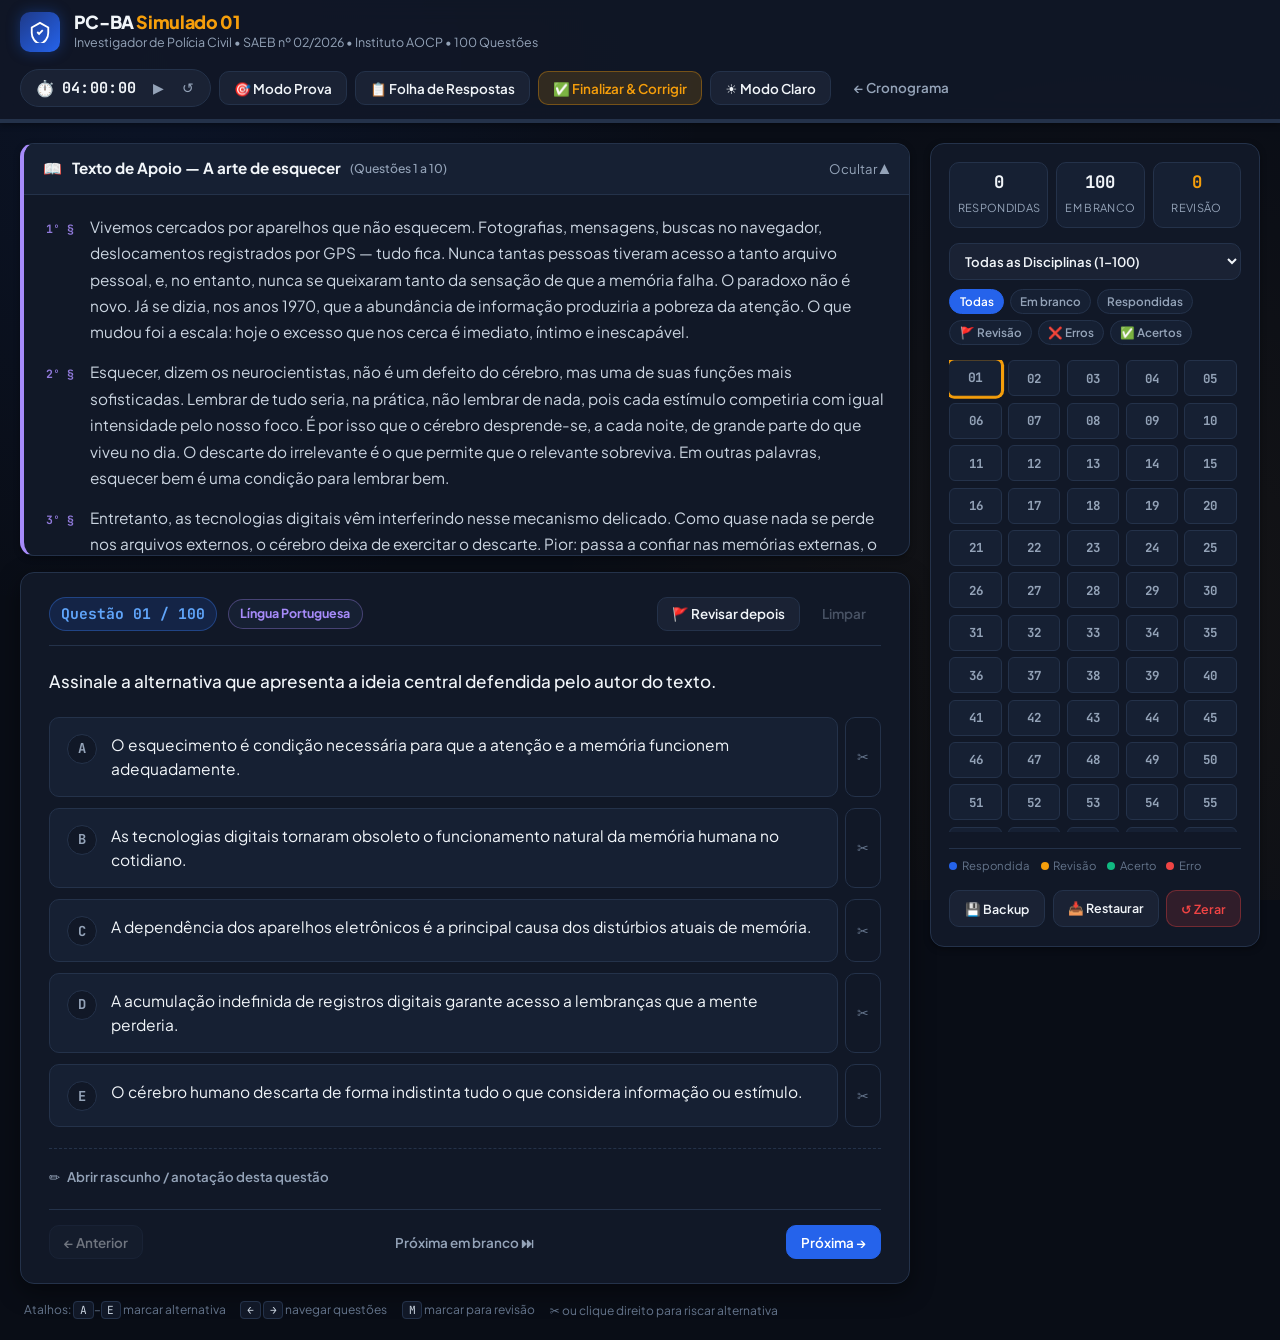
==== simulado-01/index.html @ 1ab945a1 "Adicionar ambiente interativo do Simulado 01 PC-BA com gabarito comentado" ====
<!DOCTYPE html>
<html lang="pt-BR">
<head>
  <meta charset="UTF-8">
  <meta name="viewport" content="width=device-width, initial-scale=1.0">
  <title>Simulado 01 — Investigador PC-BA | Ambiente de Prova</title>
  <link rel="preconnect" href="https://fonts.googleapis.com">
  <link rel="preconnect" href="https://fonts.gstatic.com" crossorigin>
  <link href="https://fonts.googleapis.com/css2?family=Plus+Jakarta+Sans:wght@400;500;600;700;800&family=JetBrains+Mono:wght@500;700&display=swap" rel="stylesheet">
  <link rel="stylesheet" href="simulado.css">
</head>
<body>
  <!-- Cabeçalho -->
  <header class="exam-header">
    <div class="header-inner">
      <div class="brand-group">
        <div class="badge-shield" aria-hidden="true">
          <svg viewBox="0 0 24 24" width="22" height="22" fill="none" stroke="currentColor" stroke-width="2">
            <path d="M12 2L3 7v6c0 5.55 3.84 10.74 9 12 5.16-1.26 9-6.45 9-12V7l-9-5z"/>
            <path d="M9 12l2 2 4-4"/>
          </svg>
        </div>
        <div>
          <h1>PC-BA <span>Simulado 01</span></h1>
          <p class="brand-sub">Investigador de Polícia Civil • SAEB nº 02/2026 • Instituto AOCP • 100 Questões</p>
        </div>
      </div>

      <div class="header-controls">
        <!-- Cronômetro 4h -->
        <div class="timer-widget" id="timerWidget" title="Tempo oficial da prova: 04h00min">
          <span>⏱️</span>
          <span class="timer-readout" id="timerDisplay">04:00:00</span>
          <button class="timer-btn" id="toggleTimerBtn" title="Iniciar / Pausar cronômetro">▶</button>
          <button class="timer-btn" id="resetTimerBtn" title="Reiniciar cronômetro">↺</button>
        </div>

        <button class="btn btn-secondary" id="studyModeBtn" title="No Modo Estudo, você pode conferir o gabarito comentado de cada questão logo após responder">
          🎯 Modo Prova
        </button>

        <button class="btn btn-secondary" id="openSheetBtn" title="Ver Folha de Respostas completa">
          📋 Folha de Respostas
        </button>

        <button class="btn btn-gold" id="openGabaritoBtn" title="Corrigir o simulado com o Gabarito Oficial Comentado">
          ✅ Finalizar &amp; Corrigir
        </button>

        <button class="btn btn-secondary" id="themeToggleBtn" title="Alternar entre Modo Escuro e Modo Papel Claro">
          ☀️ Modo Claro
        </button>

        <a class="btn btn-ghost" href="../index.html" title="Voltar ao Cronograma PC-BA">
          ← Cronograma
        </a>
      </div>
    </div>
    <div class="top-progress-track">
      <div class="top-progress-fill" id="topProgressBar"></div>
    </div>
  </header>

  <!-- Área Principal -->
  <main class="exam-layout">
    <!-- Banner de Resultado (aparece após correção com gabarito) -->
    <section class="graded-banner hidden" id="gradedBanner">
      <div class="graded-stats" id="gradedBannerStats"></div>
      <div style="display:flex; gap:0.5rem; flex-wrap:wrap;">
        <button class="btn btn-success" id="openReportBtn">📊 Ver Relatório por Disciplina</button>
        <button class="btn btn-secondary" id="filterErrorsQuickBtn">🎯 Revisar Erros</button>
        <button class="btn btn-danger" id="clearGradeBtn">Desfazer Correção</button>
      </div>
    </section>

    <!-- Coluna Esquerda: Texto de Apoio + Questão Atual -->
    <section class="question-stage">
      <!-- Texto de Apoio (Língua Portuguesa: Q1–Q10) -->
      <article class="support-text-card hidden" id="supportTextCard">
        <div class="support-text-header" id="supportTextToggle">
          <div class="support-text-title">
            <span>📖</span>
            <span id="supportTextTitle">Texto de Apoio — A arte de esquecer</span>
            <span style="font-size:0.76rem; color:var(--text-muted); font-weight:500;">(Questões 1 a 10)</span>
          </div>
          <span id="supportTextArrow" style="font-size:0.82rem; color:var(--text-muted);">Ocultar ▲</span>
        </div>
        <div class="support-text-body" id="supportTextBody"></div>
      </article>

      <!-- Cartão da Questão -->
      <article class="question-card" id="questionCard">
        <div class="q-meta-bar">
          <div class="q-meta-left">
            <span class="q-number-badge" id="qNumberBadge">Questão 01 / 100</span>
            <span class="discipline-badge" id="qDisciplineBadge">Língua Portuguesa</span>
            <span class="q-status-pill" id="qGradedStatus" style="display:none;"></span>
          </div>

          <div class="q-meta-actions">
            <button class="btn btn-secondary flag-btn" id="flagBtn" title="Marcar questão para revisão posterior (Tecla M)">
              🚩 Revisar depois
            </button>
            <button class="btn btn-ghost" id="clearAnswerBtn" title="Limpar alternativa marcada">
              Limpar
            </button>
          </div>
        </div>

        <div class="q-stem" id="qStem"></div>

        <div class="options-list" id="optionsList" role="radiogroup" aria-label="Alternativas da questão"></div>

        <!-- Gabarito Comentado (exibido após correção ou no Modo Estudo) -->
        <div class="explanation-card hidden" id="explanationCard">
          <div class="explanation-header">
            <span class="explanation-badge" id="explanationBadge">Gabarito: A</span>
            <span class="explanation-topic" id="explanationTopic"></span>
          </div>
          <p class="explanation-text" id="explanationText"></p>
        </div>

        <!-- Rascunho / Anotações -->
        <div class="notes-section">
          <button class="notes-toggle" id="notesToggleBtn">
            ✏️ <span id="notesToggleLabel">Abrir rascunho / anotação desta questão</span>
          </button>
          <textarea
            class="notes-area hidden"
            id="notesTextarea"
            placeholder="Use este espaço para cálculos, justificativas ou dúvidas sobre esta questão..."
          ></textarea>
        </div>

        <!-- Navegação Anterior / Próxima -->
        <div class="q-nav-bar">
          <button class="btn btn-secondary" id="prevBtn">← Anterior</button>

          <div class="q-nav-center">
            <button class="btn btn-ghost" id="nextUnansweredBtn" title="Ir para a próxima questão em branco">
              Próxima em branco ⏭
            </button>
          </div>

          <button class="btn btn-primary" id="nextBtn">Próxima →</button>
        </div>
      </article>

      <!-- Dica de Atalhos -->
      <div class="shortcuts-hint">
        <span>Atalhos: <kbd>A</kbd>–<kbd>E</kbd> marcar alternativa</span>
        <span><kbd>←</kbd> <kbd>→</kbd> navegar questões</span>
        <span><kbd>M</kbd> marcar para revisão</span>
        <span>✂️ ou clique direito para riscar alternativa</span>
      </div>
    </section>

    <!-- Coluna Direita: Mapa de Questões -->
    <aside class="exam-sidebar">
      <div class="sidebar-stats">
        <div class="stat-mini">
          <strong id="statAnswered">0</strong>
          <span>Respondidas</span>
        </div>
        <div class="stat-mini">
          <strong id="statBlank">100</strong>
          <span>Em branco</span>
        </div>
        <div class="stat-mini">
          <strong id="statFlagged" style="color:var(--accent-gold);">0</strong>
          <span>Revisão</span>
        </div>
      </div>

      <div class="sidebar-filters">
        <select class="discipline-select" id="disciplineFilter" aria-label="Filtrar por disciplina">
          <option value="all">Todas as Disciplinas (1–100)</option>
        </select>

        <div class="filter-pills" id="statusFilterPills">
          <button class="filter-pill active" data-filter="all">Todas</button>
          <button class="filter-pill" data-filter="unanswered">Em branco</button>
          <button class="filter-pill" data-filter="answered">Respondidas</button>
          <button class="filter-pill" data-filter="flagged">🚩 Revisão</button>
          <button class="filter-pill hidden" data-filter="wrong" id="pillWrong">❌ Erros</button>
          <button class="filter-pill hidden" data-filter="correct" id="pillCorrect">✅ Acertos</button>
        </div>
      </div>

      <div class="q-grid-wrap">
        <div class="q-grid" id="questionGrid"></div>
      </div>

      <div class="sidebar-legend">
        <span class="legend-item"><i class="dot dot-answered"></i> Respondida</span>
        <span class="legend-item"><i class="dot dot-flagged"></i> Revisão</span>
        <span class="legend-item"><i class="dot dot-correct"></i> Acerto</span>
        <span class="legend-item"><i class="dot dot-wrong"></i> Erro</span>
      </div>

      <div style="display:flex; gap:0.45rem; flex-wrap:wrap;">
        <button class="btn btn-secondary" style="flex:1; font-size:0.78rem;" id="exportBackupBtn">💾 Backup</button>
        <label class="btn btn-secondary" style="flex:1; font-size:0.78rem; cursor:pointer;">
          📥 Restaurar
          <input type="file" id="importBackupInput" accept=".json" style="display:none;">
        </label>
        <button class="btn btn-danger" style="font-size:0.78rem;" id="resetAllBtn" title="Apagar todas as respostas e reiniciar o simulado">
          ↺ Zerar
        </button>
      </div>
    </aside>
  </main>

  <!-- Modal: Folha de Respostas -->
  <div class="modal-overlay hidden" id="sheetModal">
    <div class="modal-card wide">
      <div class="modal-header">
        <h2>📋 Folha de Respostas — Simulado 01 (1 a 100)</h2>
        <button class="modal-close" data-close="sheetModal">&times;</button>
      </div>
      <div class="modal-body">
        <p style="font-size:0.86rem; color:var(--text-muted);">
          Clique em qualquer linha para ir diretamente à questão correspondente.
        </p>
        <div class="bubble-sheet" id="bubbleSheetContainer"></div>
      </div>
      <div class="modal-footer">
        <button class="btn btn-secondary" id="copyAnswersBtn">📄 Copiar Minhas Respostas</button>
        <button class="btn btn-primary" data-close="sheetModal">Fechar</button>
      </div>
    </div>
  </div>

  <!-- Modal: Confirmar Correção / Gabarito Oficial -->
  <div class="modal-overlay hidden" id="gabaritoModal">
    <div class="modal-card">
      <div class="modal-header">
        <h2>✅ Corrigir Simulado — Gabarito Oficial Comentado</h2>
        <button class="modal-close" data-close="gabaritoModal">&times;</button>
      </div>
      <div class="modal-body">
        <div class="info-callout" id="gabaritoSummaryInfo">
          <strong>Gabarito Oficial Comentado (100 questões) já carregado!</strong><br>
          Clique em <em>Corrigir Simulado Agora</em> para ver sua nota geral, aproveitamento por disciplina e o comentário oficial de todas as questões.
        </div>

        <details class="advanced-gabarito">
          <summary>Editar ou colar outro gabarito manualmente (opcional)</summary>
          <textarea
            class="gabarito-textarea"
            id="gabaritoInput"
            style="margin-top:0.65rem;"
            placeholder="Ex.: 1-A, 2-C, 3-E, 4-B, 5-D..."
          ></textarea>
          <div id="gabaritoParseStatus" style="font-size:0.82rem; color:var(--text-muted); margin-top:0.35rem;"></div>
        </details>
      </div>
      <div class="modal-footer">
        <button class="btn btn-secondary" data-close="gabaritoModal">Voltar à Prova</button>
        <button class="btn btn-success" id="applyGabaritoBtn">✅ Corrigir Simulado Agora</button>
      </div>
    </div>
  </div>

  <!-- Modal: Relatório de Desempenho -->
  <div class="modal-overlay hidden" id="reportModal">
    <div class="modal-card wide">
      <div class="modal-header">
        <h2>📊 Relatório de Desempenho — Simulado 01 PC-BA</h2>
        <button class="modal-close" data-close="reportModal">&times;</button>
      </div>
      <div class="modal-body">
        <div class="report-summary-grid" id="reportSummaryGrid"></div>
        <h3 style="font-size:0.96rem; margin-top:0.4rem;">Aproveitamento por Disciplina</h3>
        <div class="discipline-report-list" id="disciplineReportList"></div>
      </div>
      <div class="modal-footer">
        <button class="btn btn-secondary" id="copyReportBtn">📋 Copiar Resumo</button>
        <button class="btn btn-primary" data-close="reportModal">Fechar</button>
      </div>
    </div>
  </div>

  <!-- Toast -->
  <div class="toast" id="toast"></div>

  <script src="questions.js"></script>
  <script src="gabarito.js"></script>
  <script src="simulado.js"></script>
</body>
</html>
---- simulado-01/simulado.css ----
/* ==========================================================================
   PC-BA Simulado 01 — Ambiente de Resolução Questão por Questão
   Tema Tático Escuro + Modo Papel Claro opcional
   ========================================================================== */

:root {
  --bg-main: #090d16;
  --bg-surface: #111827;
  --bg-elevated: #162033;
  --bg-input: #1a2234;
  --border-color: #24324a;
  --border-highlight: #3b82f6;

  --primary: #2563eb;
  --primary-hover: #1d4ed8;
  --primary-soft: rgba(37, 99, 235, 0.16);
  --primary-glow: rgba(37, 99, 235, 0.28);

  --accent-gold: #f59e0b;
  --accent-gold-soft: rgba(245, 158, 11, 0.15);

  --success: #10b981;
  --success-soft: rgba(16, 185, 129, 0.14);

  --danger: #ef4444;
  --danger-soft: rgba(239, 68, 68, 0.14);

  --text-main: #f1f5f9;
  --text-secondary: #cbd5e1;
  --text-muted: #94a3b8;
  --text-dim: #64748b;

  --radius-sm: 6px;
  --radius-md: 10px;
  --radius-lg: 14px;
  --radius-full: 9999px;

  --shadow-sm: 0 2px 6px rgba(0, 0, 0, 0.35);
  --shadow-md: 0 8px 24px rgba(0, 0, 0, 0.45);
  --transition: all 0.18s cubic-bezier(0.4, 0, 0.2, 1);
}

body.light-theme {
  --bg-main: #f1f5f9;
  --bg-surface: #ffffff;
  --bg-elevated: #f8fafc;
  --bg-input: #f1f5f9;
  --border-color: #cbd5e1;
  --border-highlight: #2563eb;

  --primary: #1d4ed8;
  --primary-hover: #1e40af;
  --primary-soft: rgba(29, 78, 216, 0.1);
  --primary-glow: rgba(29, 78, 216, 0.18);

  --accent-gold: #d97706;
  --accent-gold-soft: rgba(217, 119, 6, 0.12);

  --success: #059669;
  --success-soft: rgba(5, 150, 105, 0.12);

  --danger: #dc2626;
  --danger-soft: rgba(220, 38, 38, 0.11);

  --text-main: #0f172a;
  --text-secondary: #334155;
  --text-muted: #475569;
  --text-dim: #64748b;

  --shadow-sm: 0 1px 3px rgba(15, 23, 42, 0.08);
  --shadow-md: 0 6px 20px rgba(15, 23, 42, 0.12);
}

* {
  box-sizing: border-box;
  margin: 0;
  padding: 0;
}

body {
  font-family: 'Plus Jakarta Sans', system-ui, -apple-system, sans-serif;
  background-color: var(--bg-main);
  color: var(--text-main);
  line-height: 1.6;
  min-height: 100vh;
  display: flex;
  flex-direction: column;
  background-image:
    radial-gradient(circle at 12% 8%, rgba(37, 99, 235, 0.08) 0%, transparent 40%),
    radial-gradient(circle at 88% 70%, rgba(245, 158, 11, 0.05) 0%, transparent 45%);
  background-attachment: fixed;
}

body.light-theme {
  background-image: none;
}

/* ==========================================================================
   Header
   ========================================================================== */
.exam-header {
  background: rgba(17, 24, 39, 0.9);
  backdrop-filter: blur(12px);
  border-bottom: 1px solid var(--border-color);
  position: sticky;
  top: 0;
  z-index: 100;
  box-shadow: var(--shadow-sm);
}

body.light-theme .exam-header {
  background: rgba(255, 255, 255, 0.94);
}

.header-inner {
  max-width: 1440px;
  margin: 0 auto;
  padding: 0.7rem 1.25rem;
  display: flex;
  align-items: center;
  justify-content: space-between;
  gap: 1rem;
  flex-wrap: wrap;
}

.brand-group {
  display: flex;
  align-items: center;
  gap: 0.85rem;
}

.badge-shield {
  width: 40px;
  height: 40px;
  border-radius: var(--radius-md);
  background: linear-gradient(135deg, #1e3a8a, #2563eb);
  color: #ffffff;
  display: flex;
  align-items: center;
  justify-content: center;
  flex-shrink: 0;
  box-shadow: 0 0 14px rgba(37, 99, 235, 0.35);
}

.brand-group h1 {
  font-size: 1.12rem;
  font-weight: 800;
  letter-spacing: -0.02em;
  line-height: 1.2;
}

.brand-group h1 span {
  color: var(--accent-gold);
}

.brand-sub {
  font-size: 0.78rem;
  color: var(--text-muted);
}

.header-controls {
  display: flex;
  align-items: center;
  gap: 0.5rem;
  flex-wrap: wrap;
}

/* Timer Pill */
.timer-widget {
  display: flex;
  align-items: center;
  gap: 0.45rem;
  background: var(--bg-input);
  border: 1px solid var(--border-color);
  border-radius: var(--radius-full);
  padding: 0.32rem 0.65rem 0.32rem 0.85rem;
}

.timer-widget.warning {
  border-color: var(--accent-gold);
  background: var(--accent-gold-soft);
}

.timer-widget.danger {
  border-color: var(--danger);
  background: var(--danger-soft);
}

.timer-readout {
  font-family: 'JetBrains Mono', monospace;
  font-size: 0.95rem;
  font-weight: 700;
  letter-spacing: 0.02em;
  min-width: 78px;
}

.timer-btn {
  background: transparent;
  border: none;
  color: var(--text-muted);
  cursor: pointer;
  padding: 0.2rem 0.35rem;
  border-radius: var(--radius-sm);
  font-size: 0.85rem;
  transition: var(--transition);
}

.timer-btn:hover {
  color: var(--text-main);
  background: rgba(255, 255, 255, 0.08);
}

/* Buttons */
.btn {
  display: inline-flex;
  align-items: center;
  justify-content: center;
  gap: 0.42rem;
  font-family: inherit;
  font-size: 0.84rem;
  font-weight: 600;
  padding: 0.48rem 0.88rem;
  border-radius: var(--radius-md);
  border: 1px solid transparent;
  cursor: pointer;
  transition: var(--transition);
  text-decoration: none;
  white-space: nowrap;
}

.btn-primary {
  background: var(--primary);
  color: #ffffff;
  border-color: var(--primary);
}

.btn-primary:hover {
  background: var(--primary-hover);
  box-shadow: 0 0 14px var(--primary-glow);
}

.btn-secondary {
  background: var(--bg-input);
  color: var(--text-main);
  border-color: var(--border-color);
}

.btn-secondary:hover {
  border-color: var(--border-highlight);
  background: var(--bg-elevated);
}

.btn-gold {
  background: var(--accent-gold-soft);
  color: var(--accent-gold);
  border-color: rgba(245, 158, 11, 0.35);
}

.btn-gold:hover {
  background: rgba(245, 158, 11, 0.24);
}

.btn-success {
  background: var(--success);
  color: #ffffff;
}

.btn-success:hover {
  filter: brightness(1.08);
}

.btn-danger {
  background: var(--danger-soft);
  color: var(--danger);
  border-color: rgba(239, 68, 68, 0.35);
}

.btn-danger:hover {
  background: rgba(239, 68, 68, 0.24);
}

.btn-ghost {
  background: transparent;
  color: var(--text-muted);
  border-color: transparent;
}

.btn-ghost:hover {
  color: var(--text-main);
  background: var(--bg-input);
}

.btn:disabled {
  opacity: 0.42;
  cursor: not-allowed;
  pointer-events: none;
}

/* Progress Thin Bar */
.top-progress-track {
  height: 3px;
  width: 100%;
  background: var(--border-color);
}

.top-progress-fill {
  height: 100%;
  background: linear-gradient(90deg, var(--primary), var(--accent-gold));
  width: 0%;
  transition: width 0.3s ease;
}

/* ==========================================================================
   Main Workspace Grid
   ========================================================================== */
.exam-layout {
  max-width: 1440px;
  width: 100%;
  margin: 0 auto;
  padding: 1.25rem;
  display: grid;
  grid-template-columns: minmax(0, 1fr) 330px;
  gap: 1.25rem;
  flex: 1;
  align-items: start;
}

/* Graded Summary Banner */
.graded-banner {
  grid-column: 1 / -1;
  background: linear-gradient(135deg, rgba(16, 185, 129, 0.14), rgba(37, 99, 235, 0.14));
  border: 1px solid rgba(16, 185, 129, 0.38);
  border-radius: var(--radius-lg);
  padding: 0.9rem 1.25rem;
  display: flex;
  align-items: center;
  justify-content: space-between;
  gap: 1rem;
  flex-wrap: wrap;
}

.graded-banner.hidden {
  display: none;
}

.graded-stats {
  display: flex;
  align-items: center;
  gap: 1.4rem;
  flex-wrap: wrap;
}

.graded-pill {
  display: flex;
  flex-direction: column;
}

.graded-pill strong {
  font-size: 1.25rem;
  font-family: 'JetBrains Mono', monospace;
  line-height: 1.1;
}

.graded-pill span {
  font-size: 0.74rem;
  color: var(--text-muted);
  text-transform: uppercase;
  letter-spacing: 0.04em;
}

/* ==========================================================================
   Question Stage (Left Column)
   ========================================================================== */
.question-stage {
  display: flex;
  flex-direction: column;
  gap: 1rem;
  min-width: 0;
}

/* Support Text Accordion/Panel for Português */
.support-text-card {
  background: var(--bg-surface);
  border: 1px solid var(--border-color);
  border-left: 4px solid #a78bfa;
  border-radius: var(--radius-lg);
  overflow: hidden;
  box-shadow: var(--shadow-sm);
}

.support-text-card.hidden {
  display: none;
}

.support-text-header {
  display: flex;
  align-items: center;
  justify-content: space-between;
  padding: 0.8rem 1.2rem;
  background: var(--bg-elevated);
  border-bottom: 1px solid var(--border-color);
  cursor: pointer;
  user-select: none;
}

.support-text-title {
  display: flex;
  align-items: center;
  gap: 0.6rem;
  font-weight: 700;
  font-size: 0.95rem;
}

.support-text-body {
  padding: 1.2rem 1.4rem;
  max-height: 360px;
  overflow-y: auto;
  display: flex;
  flex-direction: column;
  gap: 0.85rem;
  font-size: 0.96rem;
  line-height: 1.72;
  color: var(--text-secondary);
}

.support-text-body.collapsed {
  display: none;
}

.support-paragraph {
  display: grid;
  grid-template-columns: 34px 1fr;
  gap: 0.6rem;
  align-items: baseline;
}

.para-num {
  font-family: 'JetBrains Mono', monospace;
  font-size: 0.72rem;
  color: #a78bfa;
  font-weight: 700;
  opacity: 0.85;
  user-select: none;
}

.support-source {
  text-align: right;
  font-size: 0.8rem;
  font-style: italic;
  color: var(--text-dim);
  margin-top: 0.25rem;
}

/* Main Question Card */
.question-card {
  background: var(--bg-surface);
  border: 1px solid var(--border-color);
  border-radius: var(--radius-lg);
  padding: 1.5rem 1.75rem;
  box-shadow: var(--shadow-md);
  display: flex;
  flex-direction: column;
  gap: 1.3rem;
}

.q-meta-bar {
  display: flex;
  align-items: center;
  justify-content: space-between;
  gap: 0.8rem;
  flex-wrap: wrap;
  padding-bottom: 0.9rem;
  border-bottom: 1px solid var(--border-color);
}

.q-meta-left {
  display: flex;
  align-items: center;
  gap: 0.65rem;
  flex-wrap: wrap;
}

.q-number-badge {
  font-family: 'JetBrains Mono', monospace;
  font-size: 0.92rem;
  font-weight: 700;
  background: var(--primary-soft);
  color: #60a5fa;
  border: 1px solid rgba(59, 130, 246, 0.35);
  padding: 0.25rem 0.7rem;
  border-radius: var(--radius-full);
}

body.light-theme .q-number-badge {
  color: var(--primary);
}

.discipline-badge {
  font-size: 0.78rem;
  font-weight: 700;
  padding: 0.25rem 0.72rem;
  border-radius: var(--radius-full);
  background: var(--bg-elevated);
  border: 1px solid var(--border-color);
  color: var(--text-secondary);
}

.q-status-pill {
  font-size: 0.74rem;
  font-weight: 700;
  padding: 0.22rem 0.62rem;
  border-radius: var(--radius-full);
  display: inline-flex;
  align-items: center;
  gap: 0.3rem;
}

.q-status-pill.correct {
  background: var(--success-soft);
  color: var(--success);
  border: 1px solid rgba(16, 185, 129, 0.35);
}

.q-status-pill.wrong {
  background: var(--danger-soft);
  color: var(--danger);
  border: 1px solid rgba(239, 68, 68, 0.35);
}

.q-status-pill.blank-graded {
  background: var(--accent-gold-soft);
  color: var(--accent-gold);
  border: 1px solid rgba(245, 158, 11, 0.35);
}

.q-meta-actions {
  display: flex;
  align-items: center;
  gap: 0.45rem;
}

.flag-btn.flagged {
  background: var(--accent-gold-soft);
  color: var(--accent-gold);
  border-color: rgba(245, 158, 11, 0.45);
}

/* Question Stem */
.q-stem {
  font-size: 1.07rem;
  line-height: 1.72;
  color: var(--text-main);
  font-weight: 500;
  white-space: pre-line;
}

/* Options List */
.options-list {
  display: flex;
  flex-direction: column;
  gap: 0.72rem;
}

.option-row {
  display: flex;
  align-items: stretch;
  gap: 0.45rem;
}

.option-btn {
  flex: 1;
  display: flex;
  align-items: flex-start;
  gap: 0.9rem;
  text-align: left;
  padding: 0.92rem 1.05rem;
  border-radius: var(--radius-md);
  background: var(--bg-elevated);
  border: 1.5px solid var(--border-color);
  color: var(--text-main);
  font-family: inherit;
  font-size: 0.97rem;
  line-height: 1.55;
  cursor: pointer;
  transition: var(--transition);
}

.option-btn:hover {
  border-color: var(--border-highlight);
  background: var(--bg-input);
}

.option-letter {
  width: 30px;
  height: 30px;
  border-radius: 50%;
  border: 1.5px solid var(--border-color);
  background: var(--bg-surface);
  color: var(--text-muted);
  font-family: 'JetBrains Mono', monospace;
  font-weight: 700;
  font-size: 0.86rem;
  display: flex;
  align-items: center;
  justify-content: center;
  flex-shrink: 0;
  margin-top: 1px;
  transition: var(--transition);
}

.option-text {
  flex: 1;
}

/* Selected State */
.option-row.selected .option-btn {
  border-color: var(--primary);
  background: var(--primary-soft);
  box-shadow: 0 0 0 1px rgba(37, 99, 235, 0.25);
}

.option-row.selected .option-letter {
  background: var(--primary);
  border-color: var(--primary);
  color: #ffffff;
}

/* Struck-through / Eliminated State */
.option-row.eliminated .option-btn {
  opacity: 0.48;
}

.option-row.eliminated .option-text {
  text-decoration: line-through;
  color: var(--text-dim);
}

/* Graded States */
.option-row.graded-correct .option-btn {
  border-color: var(--success);
  background: var(--success-soft);
}

.option-row.graded-correct .option-letter {
  background: var(--success);
  border-color: var(--success);
  color: #ffffff;
}

.option-row.graded-wrong .option-btn {
  border-color: var(--danger);
  background: var(--danger-soft);
}

.option-row.graded-wrong .option-letter {
  background: var(--danger);
  border-color: var(--danger);
  color: #ffffff;
}

/* Eliminate (Scissor) Button */
.eliminate-btn {
  width: 36px;
  border-radius: var(--radius-md);
  border: 1px solid var(--border-color);
  background: transparent;
  color: var(--text-dim);
  cursor: pointer;
  display: flex;
  align-items: center;
  justify-content: center;
  font-size: 0.9rem;
  transition: var(--transition);
  flex-shrink: 0;
}

.eliminate-btn:hover {
  color: var(--danger);
  border-color: rgba(239, 68, 68, 0.45);
  background: var(--danger-soft);
}

.option-row.eliminated .eliminate-btn {
  color: var(--danger);
  border-color: rgba(239, 68, 68, 0.45);
  background: var(--danger-soft);
}

/* Gabarito Comentado Card */
.explanation-card {
  background: linear-gradient(135deg, rgba(16, 185, 129, 0.08), rgba(37, 99, 235, 0.08));
  border: 1px solid rgba(16, 185, 129, 0.35);
  border-left: 4px solid var(--success);
  border-radius: var(--radius-md);
  padding: 1rem 1.15rem;
  display: flex;
  flex-direction: column;
  gap: 0.48rem;
}

.explanation-card.wrong-context {
  background: linear-gradient(135deg, rgba(239, 68, 68, 0.08), rgba(37, 99, 235, 0.06));
  border-color: rgba(239, 68, 68, 0.35);
  border-left-color: var(--danger);
}

.explanation-card.hidden {
  display: none;
}

.explanation-header {
  display: flex;
  align-items: center;
  gap: 0.65rem;
  flex-wrap: wrap;
}

.explanation-badge {
  font-family: 'JetBrains Mono', monospace;
  font-size: 0.78rem;
  font-weight: 700;
  padding: 0.18rem 0.6rem;
  border-radius: var(--radius-full);
  background: var(--success);
  color: #ffffff;
}

.explanation-topic {
  font-size: 0.9rem;
  font-weight: 700;
  color: var(--text-main);
}

.explanation-text {
  font-size: 0.93rem;
  line-height: 1.65;
  color: var(--text-secondary);
}

.btn-study-active {
  background: rgba(16, 185, 129, 0.16);
  color: var(--success);
  border-color: rgba(16, 185, 129, 0.45);
}

.btn-study-active:hover {
  background: rgba(16, 185, 129, 0.25);
}

.advanced-gabarito {
  border: 1px solid var(--border-color);
  border-radius: var(--radius-md);
  padding: 0.75rem 0.95rem;
  background: var(--bg-elevated);
}

.advanced-gabarito summary {
  cursor: pointer;
  font-size: 0.84rem;
  font-weight: 600;
  color: var(--text-muted);
}

/* Scratchpad / Notes Box */
.notes-section {
  border-top: 1px dashed var(--border-color);
  padding-top: 0.9rem;
}

.notes-toggle {
  background: none;
  border: none;
  color: var(--text-muted);
  font-family: inherit;
  font-size: 0.83rem;
  font-weight: 600;
  cursor: pointer;
  display: inline-flex;
  align-items: center;
  gap: 0.4rem;
}

.notes-toggle:hover {
  color: var(--text-main);
}

.notes-area {
  margin-top: 0.6rem;
  width: 100%;
  min-height: 78px;
  resize: vertical;
  background: var(--bg-input);
  border: 1px solid var(--border-color);
  border-radius: var(--radius-md);
  padding: 0.7rem 0.9rem;
  color: var(--text-main);
  font-family: inherit;
  font-size: 0.88rem;
  line-height: 1.5;
}

.notes-area:focus {
  outline: none;
  border-color: var(--border-highlight);
}

.notes-area.hidden {
  display: none;
}

/* Footer Navigation inside Question Card */
.q-nav-bar {
  display: flex;
  align-items: center;
  justify-content: space-between;
  gap: 0.75rem;
  padding-top: 0.9rem;
  border-top: 1px solid var(--border-color);
  flex-wrap: wrap;
}

.q-nav-center {
  display: flex;
  align-items: center;
  gap: 0.5rem;
}

.shortcuts-hint {
  font-size: 0.75rem;
  color: var(--text-dim);
  display: flex;
  align-items: center;
  gap: 0.9rem;
  flex-wrap: wrap;
  padding: 0 0.25rem;
}

.shortcuts-hint kbd {
  font-family: 'JetBrains Mono', monospace;
  font-size: 0.7rem;
  background: var(--bg-surface);
  border: 1px solid var(--border-color);
  border-radius: 4px;
  padding: 0.08rem 0.36rem;
  color: var(--text-secondary);
}

/* ==========================================================================
   Sidebar — Mapa de Questões (Right Column)
   ========================================================================== */
.exam-sidebar {
  background: var(--bg-surface);
  border: 1px solid var(--border-color);
  border-radius: var(--radius-lg);
  padding: 1.15rem;
  box-shadow: var(--shadow-sm);
  position: sticky;
  top: 76px;
  display: flex;
  flex-direction: column;
  gap: 0.95rem;
  max-height: calc(100vh - 96px);
}

.sidebar-stats {
  display: grid;
  grid-template-columns: repeat(3, 1fr);
  gap: 0.5rem;
}

.stat-mini {
  background: var(--bg-elevated);
  border: 1px solid var(--border-color);
  border-radius: var(--radius-md);
  padding: 0.55rem 0.45rem;
  text-align: center;
}

.stat-mini strong {
  display: block;
  font-family: 'JetBrains Mono', monospace;
  font-size: 1.08rem;
  line-height: 1.2;
}

.stat-mini span {
  font-size: 0.69rem;
  color: var(--text-muted);
  text-transform: uppercase;
  letter-spacing: 0.03em;
}

.sidebar-filters {
  display: flex;
  flex-direction: column;
  gap: 0.55rem;
}

.discipline-select {
  width: 100%;
  background: var(--bg-input);
  color: var(--text-main);
  border: 1px solid var(--border-color);
  border-radius: var(--radius-md);
  padding: 0.5rem 0.65rem;
  font-family: inherit;
  font-size: 0.82rem;
  font-weight: 600;
}

.discipline-select:focus {
  outline: none;
  border-color: var(--border-highlight);
}

.filter-pills {
  display: flex;
  flex-wrap: wrap;
  gap: 0.35rem;
}

.filter-pill {
  font-family: inherit;
  font-size: 0.73rem;
  font-weight: 600;
  padding: 0.26rem 0.58rem;
  border-radius: var(--radius-full);
  border: 1px solid var(--border-color);
  background: var(--bg-elevated);
  color: var(--text-muted);
  cursor: pointer;
  transition: var(--transition);
}

.filter-pill:hover {
  color: var(--text-main);
}

.filter-pill.active {
  background: var(--primary);
  border-color: var(--primary);
  color: #ffffff;
}

.q-grid-wrap {
  overflow-y: auto;
  padding-right: 4px;
  flex: 1;
}

.q-grid {
  display: grid;
  grid-template-columns: repeat(5, 1fr);
  gap: 0.4rem;
}

.q-cell {
  position: relative;
  height: 36px;
  border-radius: var(--radius-sm);
  border: 1px solid var(--border-color);
  background: var(--bg-elevated);
  color: var(--text-muted);
  font-family: 'JetBrains Mono', monospace;
  font-size: 0.78rem;
  font-weight: 700;
  cursor: pointer;
  display: flex;
  flex-direction: column;
  align-items: center;
  justify-content: center;
  line-height: 1.05;
  transition: var(--transition);
}

.q-cell:hover {
  border-color: var(--border-highlight);
  color: var(--text-main);
}

.q-cell .cell-ans {
  font-size: 0.62rem;
  font-weight: 600;
  opacity: 0.85;
}

.q-cell.answered {
  background: var(--primary-soft);
  border-color: rgba(59, 130, 246, 0.5);
  color: var(--text-main);
}

.q-cell.flagged::after {
  content: "";
  position: absolute;
  top: 3px;
  right: 3px;
  width: 6px;
  height: 6px;
  border-radius: 50%;
  background: var(--accent-gold);
}

.q-cell.graded-correct {
  background: var(--success-soft);
  border-color: var(--success);
  color: var(--success);
}

.q-cell.graded-wrong {
  background: var(--danger-soft);
  border-color: var(--danger);
  color: var(--danger);
}

.q-cell.current {
  box-shadow: 0 0 0 2px var(--accent-gold);
  border-color: var(--accent-gold);
  transform: scale(1.04);
  z-index: 2;
}

.sidebar-legend {
  display: flex;
  flex-wrap: wrap;
  gap: 0.65rem;
  font-size: 0.71rem;
  color: var(--text-dim);
  padding-top: 0.5rem;
  border-top: 1px solid var(--border-color);
}

.legend-item {
  display: inline-flex;
  align-items: center;
  gap: 0.3rem;
}

.dot {
  width: 8px;
  height: 8px;
  border-radius: 50%;
  display: inline-block;
}

.dot-answered { background: var(--primary); }
.dot-flagged { background: var(--accent-gold); }
.dot-correct { background: var(--success); }
.dot-wrong { background: var(--danger); }

/* ==========================================================================
   Modals (Folha de Respostas, Gabarito, Relatório)
   ========================================================================== */
.modal-overlay {
  position: fixed;
  inset: 0;
  background: rgba(5, 8, 16, 0.78);
  backdrop-filter: blur(4px);
  display: flex;
  align-items: center;
  justify-content: center;
  padding: 1.25rem;
  z-index: 300;
}

.modal-overlay.hidden {
  display: none;
}

.modal-card {
  background: var(--bg-surface);
  border: 1px solid var(--border-color);
  border-radius: var(--radius-lg);
  width: 100%;
  max-width: 860px;
  max-height: 90vh;
  display: flex;
  flex-direction: column;
  box-shadow: var(--shadow-md);
  overflow: hidden;
}

.modal-card.wide {
  max-width: 1040px;
}

.modal-header {
  padding: 1rem 1.4rem;
  border-bottom: 1px solid var(--border-color);
  display: flex;
  align-items: center;
  justify-content: space-between;
  background: var(--bg-elevated);
}

.modal-header h2 {
  font-size: 1.08rem;
  font-weight: 800;
}

.modal-close {
  background: transparent;
  border: none;
  color: var(--text-muted);
  font-size: 1.5rem;
  cursor: pointer;
  line-height: 1;
  padding: 0.15rem 0.4rem;
  border-radius: var(--radius-sm);
}

.modal-close:hover {
  color: var(--text-main);
  background: var(--bg-input);
}

.modal-body {
  padding: 1.35rem 1.4rem;
  overflow-y: auto;
  display: flex;
  flex-direction: column;
  gap: 1.1rem;
}

.modal-footer {
  padding: 0.9rem 1.4rem;
  border-top: 1px solid var(--border-color);
  background: var(--bg-elevated);
  display: flex;
  align-items: center;
  justify-content: flex-end;
  gap: 0.6rem;
  flex-wrap: wrap;
}

/* Folha de Respostas Grid */
.bubble-sheet {
  display: grid;
  grid-template-columns: repeat(5, 1fr);
  gap: 1rem;
}

.bubble-col {
  display: flex;
  flex-direction: column;
  gap: 0.35rem;
}

.bubble-row {
  display: flex;
  align-items: center;
  gap: 0.32rem;
  font-family: 'JetBrains Mono', monospace;
  font-size: 0.76rem;
  padding: 0.16rem 0.25rem;
  border-radius: 5px;
  cursor: pointer;
}

.bubble-row:hover {
  background: var(--bg-elevated);
}

.bubble-num {
  width: 26px;
  text-align: right;
  color: var(--text-muted);
  font-weight: 700;
}

.bubble-dot {
  width: 22px;
  height: 22px;
  border-radius: 50%;
  border: 1px solid var(--border-color);
  display: inline-flex;
  align-items: center;
  justify-content: center;
  font-size: 0.68rem;
  font-weight: 700;
  color: var(--text-dim);
}

.bubble-dot.filled {
  background: var(--primary);
  border-color: var(--primary);
  color: #ffffff;
}

.bubble-dot.correct {
  background: var(--success);
  border-color: var(--success);
  color: #ffffff;
}

.bubble-dot.wrong {
  background: var(--danger);
  border-color: var(--danger);
  color: #ffffff;
}

.bubble-dot.expected {
  border-color: var(--success);
  color: var(--success);
  box-shadow: inset 0 0 0 1px var(--success);
}

/* Gabarito Input Modal */
.gabarito-textarea {
  width: 100%;
  min-height: 150px;
  background: var(--bg-input);
  border: 1px solid var(--border-color);
  border-radius: var(--radius-md);
  padding: 0.85rem 1rem;
  color: var(--text-main);
  font-family: 'JetBrains Mono', monospace;
  font-size: 0.86rem;
  line-height: 1.55;
  resize: vertical;
}

.gabarito-textarea:focus {
  outline: none;
  border-color: var(--border-highlight);
}

.info-callout {
  background: var(--primary-soft);
  border: 1px solid rgba(59, 130, 246, 0.3);
  border-radius: var(--radius-md);
  padding: 0.8rem 1rem;
  font-size: 0.85rem;
  color: var(--text-secondary);
}

/* Performance Report */
.report-summary-grid {
  display: grid;
  grid-template-columns: repeat(4, 1fr);
  gap: 0.8rem;
}

.report-kpi {
  background: var(--bg-elevated);
  border: 1px solid var(--border-color);
  border-radius: var(--radius-md);
  padding: 1rem;
  text-align: center;
}

.report-kpi strong {
  display: block;
  font-family: 'JetBrains Mono', monospace;
  font-size: 1.55rem;
  margin-bottom: 0.2rem;
}

.report-kpi span {
  font-size: 0.78rem;
  color: var(--text-muted);
}

.discipline-report-list {
  display: flex;
  flex-direction: column;
  gap: 0.7rem;
}

.disc-row {
  background: var(--bg-elevated);
  border: 1px solid var(--border-color);
  border-radius: var(--radius-md);
  padding: 0.75rem 1rem;
}

.disc-row-top {
  display: flex;
  justify-content: space-between;
  align-items: center;
  margin-bottom: 0.4rem;
  font-size: 0.88rem;
  font-weight: 600;
}

.disc-bar-bg {
  height: 8px;
  border-radius: var(--radius-full);
  background: var(--bg-input);
  overflow: hidden;
}

.disc-bar-fill {
  height: 100%;
  border-radius: var(--radius-full);
  transition: width 0.4s ease;
}

/* Toast Notification */
.toast {
  position: fixed;
  bottom: 1.4rem;
  right: 1.4rem;
  background: var(--bg-elevated);
  border: 1px solid var(--border-highlight);
  color: var(--text-main);
  padding: 0.7rem 1.1rem;
  border-radius: var(--radius-md);
  box-shadow: var(--shadow-md);
  font-size: 0.86rem;
  font-weight: 600;
  z-index: 500;
  opacity: 0;
  transform: translateY(10px);
  pointer-events: none;
  transition: all 0.22s ease;
}

.toast.show {
  opacity: 1;
  transform: translateY(0);
}

/* ==========================================================================
   Responsive
   ========================================================================== */
@media (max-width: 1024px) {
  .exam-layout {
    grid-template-columns: 1fr;
  }

  .exam-sidebar {
    position: static;
    max-height: none;
  }

  .q-grid {
    grid-template-columns: repeat(10, 1fr);
  }

  .bubble-sheet {
    grid-template-columns: repeat(2, 1fr);
  }

  .report-summary-grid {
    grid-template-columns: repeat(2, 1fr);
  }
}

@media (max-width: 640px) {
  .question-card {
    padding: 1.1rem;
  }

  .q-grid {
    grid-template-columns: repeat(5, 1fr);
  }

  .bubble-sheet {
    grid-template-columns: 1fr;
  }

  .shortcuts-hint {
    display: none;
  }
}
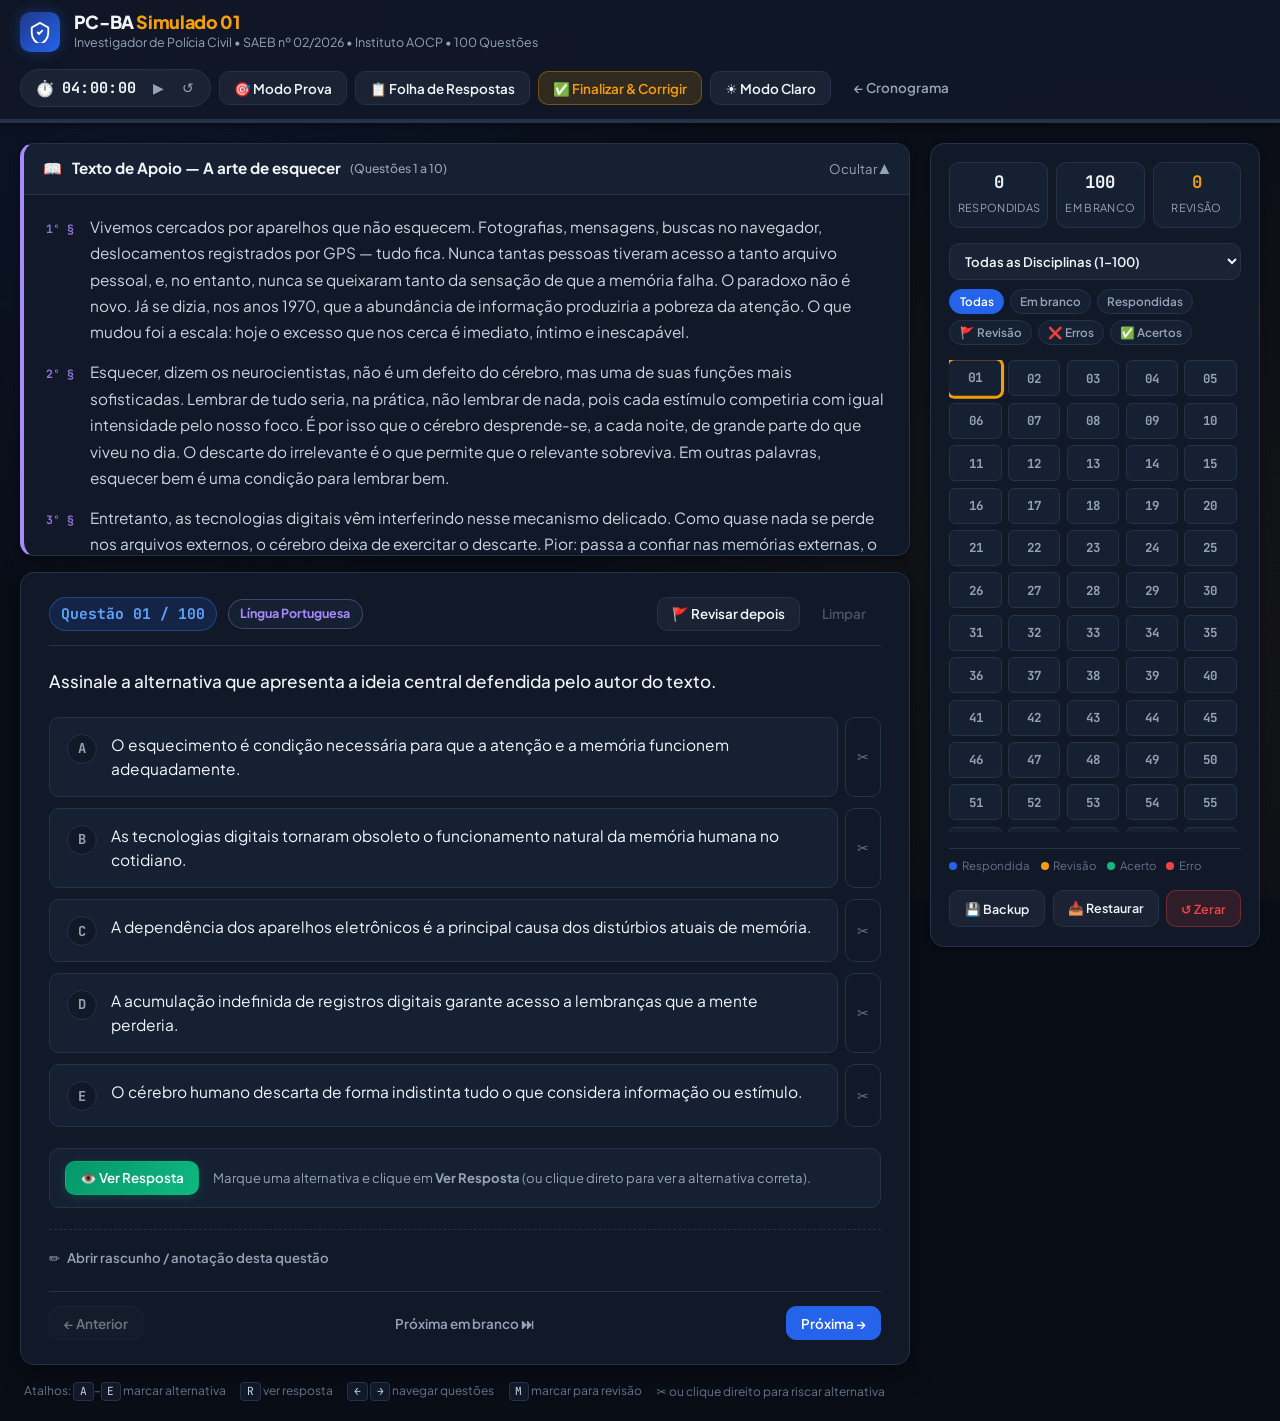
==== commit 9e861636: "Adicionar opcao Ver Resposta por questao no Simulado 01" ====
--- a/simulado-01/index.html
+++ b/simulado-01/index.html
@@ -111,10 +111,21 @@
 
         <div class="options-list" id="optionsList" role="radiogroup" aria-label="Alternativas da questão"></div>
 
-        <!-- Gabarito Comentado (exibido após correção ou no Modo Estudo) -->
+        <!-- Botão Ver Resposta da Questão -->
+        <div class="q-answer-bar" id="qAnswerBar">
+          <button type="button" class="btn btn-reveal" id="revealAnswerBtn" title="Conferir se você acertou ou errou e ver a alternativa correta (Tecla R)">
+            👁️ Ver Resposta
+          </button>
+          <span class="q-answer-hint" id="qAnswerHint">
+            Marque uma alternativa e clique em <strong>Ver Resposta</strong> para conferir o gabarito.
+          </span>
+        </div>
+
+        <!-- Gabarito Comentado (exibido ao clicar em Ver Resposta, no Modo Estudo ou após correção) -->
         <div class="explanation-card hidden" id="explanationCard">
+          <div class="explanation-verdict" id="explanationVerdict"></div>
           <div class="explanation-header">
-            <span class="explanation-badge" id="explanationBadge">Gabarito: A</span>
+            <span class="explanation-badge" id="explanationBadge">Alternativa correta: A</span>
             <span class="explanation-topic" id="explanationTopic"></span>
           </div>
           <p class="explanation-text" id="explanationText"></p>
@@ -149,6 +160,7 @@
       <!-- Dica de Atalhos -->
       <div class="shortcuts-hint">
         <span>Atalhos: <kbd>A</kbd>–<kbd>E</kbd> marcar alternativa</span>
+        <span><kbd>R</kbd> ver resposta</span>
         <span><kbd>←</kbd> <kbd>→</kbd> navegar questões</span>
         <span><kbd>M</kbd> marcar para revisão</span>
         <span>✂️ ou clique direito para riscar alternativa</span>
--- a/simulado-01/simulado.css
+++ b/simulado-01/simulado.css
@@ -686,6 +686,76 @@
   background: var(--danger-soft);
 }
 
+/* Option Result Tag */
+.option-tag {
+  font-size: 0.72rem;
+  font-weight: 700;
+  padding: 0.16rem 0.55rem;
+  border-radius: var(--radius-full);
+  white-space: nowrap;
+  flex-shrink: 0;
+  align-self: center;
+}
+
+.option-tag.correct-tag {
+  background: var(--success);
+  color: #ffffff;
+}
+
+.option-tag.wrong-tag {
+  background: var(--danger);
+  color: #ffffff;
+}
+
+/* Reveal Answer Bar inside Question Card */
+.q-answer-bar {
+  display: flex;
+  align-items: center;
+  justify-content: space-between;
+  gap: 0.85rem;
+  flex-wrap: wrap;
+  padding: 0.75rem 0.95rem;
+  border-radius: var(--radius-md);
+  background: var(--bg-elevated);
+  border: 1px solid var(--border-color);
+}
+
+.q-answer-bar.hidden {
+  display: none;
+}
+
+.btn-reveal {
+  background: linear-gradient(135deg, #059669, #10b981);
+  color: #ffffff;
+  border-color: rgba(16, 185, 129, 0.5);
+  box-shadow: 0 2px 10px rgba(16, 185, 129, 0.22);
+}
+
+.btn-reveal:hover {
+  filter: brightness(1.08);
+  box-shadow: 0 4px 14px rgba(16, 185, 129, 0.34);
+}
+
+.btn-reveal.revealed {
+  background: var(--bg-input);
+  color: var(--text-secondary);
+  border-color: var(--border-color);
+  box-shadow: none;
+}
+
+.btn-reveal.revealed:hover {
+  border-color: var(--border-highlight);
+  color: var(--text-main);
+  filter: none;
+}
+
+.q-answer-hint {
+  font-size: 0.82rem;
+  color: var(--text-muted);
+  flex: 1;
+  min-width: 200px;
+}
+
 /* Gabarito Comentado Card */
 .explanation-card {
   background: linear-gradient(135deg, rgba(16, 185, 129, 0.08), rgba(37, 99, 235, 0.08));
@@ -695,7 +765,7 @@
   padding: 1rem 1.15rem;
   display: flex;
   flex-direction: column;
-  gap: 0.48rem;
+  gap: 0.55rem;
 }
 
 .explanation-card.wrong-context {
@@ -704,8 +774,32 @@
   border-left-color: var(--danger);
 }
 
+.explanation-card.blank-context {
+  background: linear-gradient(135deg, rgba(245, 158, 11, 0.09), rgba(37, 99, 235, 0.06));
+  border-color: rgba(245, 158, 11, 0.35);
+  border-left-color: var(--accent-gold);
+}
+
 .explanation-card.hidden {
   display: none;
+}
+
+.explanation-verdict {
+  font-size: 0.96rem;
+  font-weight: 800;
+  line-height: 1.4;
+}
+
+.explanation-verdict.is-correct {
+  color: var(--success);
+}
+
+.explanation-verdict.is-wrong {
+  color: var(--danger);
+}
+
+.explanation-verdict.is-blank {
+  color: var(--accent-gold);
 }
 
 .explanation-header {
